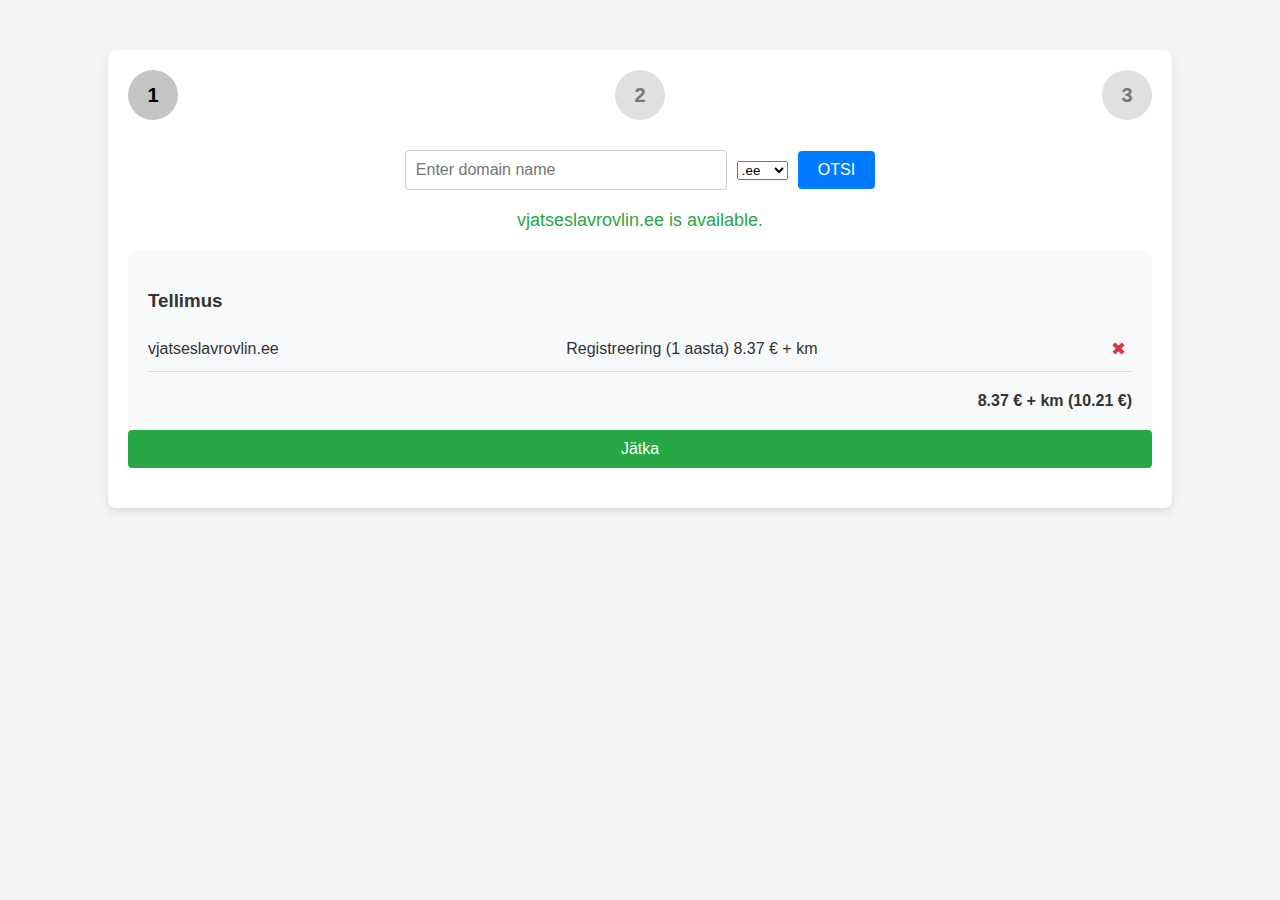
==== step1.html @ c7ba96bc "Add files via upload" ====
<!DOCTYPE html>
<html lang="en">
<head>
  <meta charset="UTF-8">
  <meta name="viewport" content="width=device-width, initial-scale=1.0">
  <title>Domain Search</title>
  <link rel="stylesheet" href="style.css">
</head>
<body>
  <div class="container">
    <div class="steps">
      <div class="step active">1</div>
      <div class="step">2</div>
      <div class="step">3</div>
    </div>

    <div class="domain-search">
      <input type="text" placeholder="Enter domain name" id="domain-input">
      <select>
        <option>.ee</option>
        <option>.com</option>
        <option>.org</option>
      </select>
      <button>OTSI</button>
    </div>

    <div class="domain-status success">
      <p>vjatseslavrovlin.ee is available.</p>
    </div>

    <div class="order-section">
      <div class="order-summary">
        <h3>Tellimus</h3>
        <div class="order-item">
          <span>vjatseslavrovlin.ee</span>
          <span>Registreering (1 aasta) 8.37 € + km</span>
          <button class="cancel-button">✖</button>
        </div>
        <div class="order-total">
          <span>8.37 € + km</span>
          <span>(10.21 €)</span>
        </div>
      </div>
      <a href="step2.html" class="continue-button">Jätka</a>
    </div>
  </div>
</body>
</html>
---- style.css ----
/* Global Styles */
body {
    font-family: Arial, sans-serif;
    margin: 0;
    padding: 0;
    background-color: #f5f5f5;
    color: #333;
    text-align: center;
  }
  
  .container {
    width: 80%;
    max-width: 1200px;
    margin: 50px auto;
    padding: 20px;
    background-color: white;
    box-shadow: 0 4px 10px rgba(0, 0, 0, 0.1);
    border-radius: 8px;
  }
  
  /* Steps Navigation */
  .steps {
    display: flex;
    justify-content: space-between;
    margin-bottom: 30px;
  }
  
  .step {
    width: 50px;
    height: 50px;
    border-radius: 50%;
    background-color: #e0e0e0;
    display: flex;
    align-items: center;
    justify-content: center;
    font-size: 20px;
    font-weight: bold;
    color: #777;
  }
  
  .step.active {
    background-color: #c4c4c4;
    color: black;
  }
  
  /* Domain Search Section */
  .domain-search {
    display: flex;
    justify-content: center;
    align-items: center;
    margin: 20px 0;
    gap: 10px;
  }
  
  .domain-search input {
    width: 300px;
    padding: 10px;
    font-size: 16px;
    border: 1px solid #ccc;
    border-radius: 4px;
  }
  
  .domain-search button {
    padding: 10px 20px;
    font-size: 16px;
    background-color: #007bff;
    color: white;
    border: none;
    border-radius: 4px;
    cursor: pointer;
  }
  
  .domain-search button:hover {
    background-color: #0056b3;
  }
  
  .domain-status {
    margin-top: 20px;
    font-size: 18px;
  }
  
  .domain-status.success {
    color: #28a745;
  }
  
  .domain-status.error {
    color: #dc3545;
  }
  
  /* Order Summary */
  .order-section {
    text-align: left;
    margin: 20px 0;
  }
  
  .order-summary {
    padding: 20px;
    background-color: #f8f9fa;
    border-radius: 8px;
  }
  
  .order-summary h3 {
    margin-bottom: 15px;
  }
  
  .order-item {
    display: flex;
    justify-content: space-between;
    align-items: center;
    padding: 10px 0;
    border-bottom: 1px solid #ddd;
  }
  
  .order-item:last-child {
    border-bottom: none;
  }
  
  .cancel-button {
    background: none;
    border: none;
    color: #dc3545;
    font-size: 18px;
    cursor: pointer;
  }
  
  .order-total {
    margin-top: 20px;
    font-weight: bold;
    text-align: right;
  }
  
  /* Buttons */
  .continue-button {
    width: 100%;
    padding: 10px 0;
    font-size: 16px;
    background-color: #28a745;
    color: white;
    text-align: center;
    text-decoration: none;
    border-radius: 4px;
    display: inline-block;
  }
  
  .continue-button:hover {
    background-color: #218838;
  }
  
  /* Form Section */
  .form-section {
    display: grid;
    gap: 15px;
    margin: 20px auto;
    max-width: 400px;
    text-align: left;
  }
  
  .form-section label {
    font-weight: bold;
    margin-bottom: 5px;
  }
  
  .form-section input, .form-section select {
    width: 100%;
    padding: 10px;
    font-size: 16px;
    border: 1px solid #ccc;
    border-radius: 4px;
  }
  
  .form-section button {
    width: 100%;
    padding: 10px;
    font-size: 16px;
    background-color: #007bff;
    color: white;
    border: none;
    border-radius: 4px;
    cursor: pointer;
  }
  
  .form-section button:hover {
    background-color: #0056b3;
  }
  
  /* Thank You Section */
  .thank-you-section h1 {
    font-size: 32px;
    margin-bottom: 20px;
  }
  
  .thank-you-section p {
    font-size: 18px;
    line-height: 1.6;
    margin: 10px 0;
  }
  
  .download-link {
    display: inline-block;
    margin-top: 20px;
    font-size: 18px;
    color: #007bff;
    text-decoration: none;
  }
  
  .download-link:hover {
    text-decoration: underline;
  }
  
  .return-link {
    font-size: 14px;
    margin-top: 20px;
    color: #777;
  }
  
  /* Mobile Responsiveness */
  @media (max-width: 768px) {
    .domain-search {
      flex-direction: column;
    }
  
    .domain-search input {
      width: 100%;
    }
  
    .steps {
      justify-content: space-around;
    }
  
    .container {
      width: 95%;
    }
  }
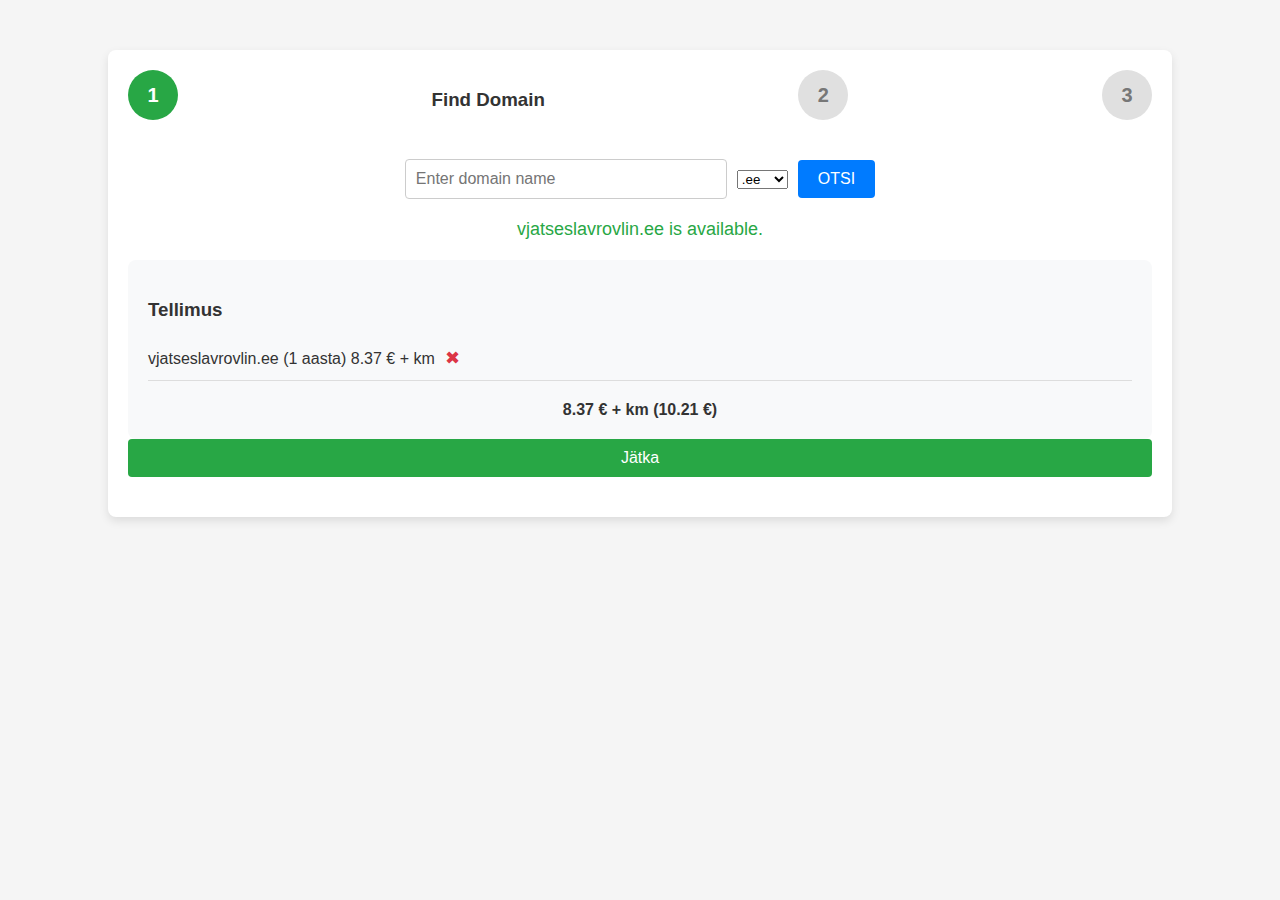
==== commit 6b9a080d: "update" ====
--- a/step1.html
+++ b/step1.html
@@ -10,6 +10,7 @@
   <div class="container">
     <div class="steps">
       <div class="step active">1</div>
+      <h3> Find Domain</h3>
       <div class="step">2</div>
       <div class="step">3</div>
     </div>
@@ -33,7 +34,7 @@
         <h3>Tellimus</h3>
         <div class="order-item">
           <span>vjatseslavrovlin.ee</span>
-          <span>Registreering (1 aasta) 8.37 € + km</span>
+          <span> (1 aasta) 8.37 € + km</span>
           <button class="cancel-button">✖</button>
         </div>
         <div class="order-total">
--- a/style.css
+++ b/style.css
@@ -1,234 +1,245 @@
 /* Global Styles */
 body {
-    font-family: Arial, sans-serif;
-    margin: 0;
-    padding: 0;
-    background-color: #f5f5f5;
-    color: #333;
-    text-align: center;
-  }
-  
+  font-family: Arial, sans-serif;
+  margin: 0;
+  padding: 0;
+  background-color: #f5f5f5;
+  color: #333;
+  text-align: center;
+}
+
+.container {
+  width: 80%;
+  max-width: 1200px;
+  margin: 50px auto;
+  padding: 20px;
+  background-color: white;
+  box-shadow: 0 4px 10px rgba(0, 0, 0, 0.1);
+  border-radius: 8px;
+}
+
+/* Steps Navigation */
+.steps {
+  display: flex;
+  justify-content: space-between;
+  margin-bottom: 30px;
+}
+
+.step {
+  width: 50px;
+  height: 50px;
+  border-radius: 50%;
+  background-color: #e0e0e0;
+  display: flex;
+  align-items: center;
+  justify-content: center;
+  font-size: 20px;
+  font-weight: bold;
+  color: #777;
+}
+
+.step.active {
+  background-color: #28a745; /* Updated active color */
+  color: white;
+}
+
+/* Domain Search Section */
+.domain-search {
+  display: flex;
+  justify-content: center;
+  align-items: center;
+  margin: 20px 0;
+  gap: 10px;
+}
+
+.domain-search input {
+  width: 300px;
+  padding: 10px;
+  font-size: 16px;
+  border: 1px solid #ccc;
+  border-radius: 4px;
+}
+
+.domain-search button {
+  padding: 10px 20px;
+  font-size: 16px;
+  background-color: #007bff;
+  color: white;
+  border: none;
+  border-radius: 4px;
+  cursor: pointer;
+}
+
+.domain-search button:hover {
+  background-color: #0056b3;
+}
+
+.domain-status {
+  margin-top: 20px;
+  font-size: 18px;
+}
+
+.domain-status.success {
+  color: #28a745;
+}
+
+.domain-status.error {
+  color: #dc3545;
+}
+
+/* Order Summary */
+.order-section {
+  text-align: left;
+  margin: 20px 0;
+}
+
+.order-summary {
+  padding: 20px;
+  background-color: #f8f9fa;
+  border-radius: 8px;
+}
+
+.order-summary h3 {
+  margin-bottom: 15px;
+}
+
+.order-item {
+  padding: 10px 0;
+  border-bottom: 1px solid #ddd;
+}
+
+.order-item:last-child {
+  border-bottom: none;
+}
+
+.cancel-button {
+  background: none;
+  border: none;
+  color: #dc3545;
+  font-size: 18px;
+  cursor: pointer;
+}
+
+.order-total {
+  margin-top: 20px;
+  font-weight: bold;
+  text-align: center;
+}
+
+/* Buttons */
+.continue-button {
+  width: 100%;
+  padding: 10px 0;
+  font-size: 16px;
+  background-color: #28a745;
+  color: white;
+  text-align: center;
+  text-decoration: none;
+  border-radius: 4px;
+  display: inline-block;
+}
+
+.continue-button:hover {
+  background-color: #218838;
+}
+
+/* Form Section */
+.form-section {
+  display: grid;
+  gap: 15px;
+  margin: 20px auto;
+  max-width: 400px;
+  text-align: left;
+}
+
+.form-section label {
+  font-weight: bold;
+  margin-bottom: 5px;
+}
+
+.form-section input,
+.form-section select {
+  width: 100%;
+  padding: 10px;
+  font-size: 16px;
+  border: 1px solid #ccc;
+  border-radius: 4px;
+}
+
+.form-section button {
+  width: 100%;
+  padding: 10px;
+  font-size: 16px;
+  background-color: #007bff;
+  color: white;
+  border: none;
+  border-radius: 4px;
+  cursor: pointer;
+}
+
+.form-section button:hover {
+  background-color: #0056b3;
+}
+
+/* Thank You Section */
+.thank-you-section h1 {
+  font-size: 32px;
+  margin-bottom: 20px;
+}
+
+.thank-you-section p {
+  font-size: 18px;
+  line-height: 1.6;
+  margin: 10px 0;
+}
+
+.download-link {
+  display: inline-block;
+  margin-top: 20px;
+  font-size: 18px;
+  color: #007bff;
+  text-decoration: none;
+}
+
+.download-link:hover {
+  text-decoration: underline;
+}
+
+.return-link {
+  font-size: 14px;
+  margin-top: 20px;
+  color: #777;
+}
+
+/* Mobile Responsiveness */
+@media (max-width: 768px) {
+  .domain-search {
+      flex-direction: column;
+  }
+
+  .domain-search input {
+      width: 100%;
+  }
+
+  .steps {
+      justify-content: space-around;
+  }
+
   .container {
-    width: 80%;
-    max-width: 1200px;
-    margin: 50px auto;
-    padding: 20px;
-    background-color: white;
-    box-shadow: 0 4px 10px rgba(0, 0, 0, 0.1);
-    border-radius: 8px;
-  }
-  
-  /* Steps Navigation */
-  .steps {
-    display: flex;
-    justify-content: space-between;
-    margin-bottom: 30px;
-  }
-  
-  .step {
-    width: 50px;
-    height: 50px;
-    border-radius: 50%;
-    background-color: #e0e0e0;
-    display: flex;
-    align-items: center;
-    justify-content: center;
-    font-size: 20px;
-    font-weight: bold;
-    color: #777;
-  }
-  
-  .step.active {
-    background-color: #c4c4c4;
-    color: black;
-  }
-  
-  /* Domain Search Section */
-  .domain-search {
-    display: flex;
-    justify-content: center;
-    align-items: center;
-    margin: 20px 0;
-    gap: 10px;
-  }
-  
-  .domain-search input {
-    width: 300px;
-    padding: 10px;
-    font-size: 16px;
-    border: 1px solid #ccc;
-    border-radius: 4px;
-  }
-  
-  .domain-search button {
-    padding: 10px 20px;
-    font-size: 16px;
-    background-color: #007bff;
-    color: white;
-    border: none;
-    border-radius: 4px;
-    cursor: pointer;
-  }
-  
-  .domain-search button:hover {
-    background-color: #0056b3;
-  }
-  
-  .domain-status {
-    margin-top: 20px;
-    font-size: 18px;
-  }
-  
-  .domain-status.success {
-    color: #28a745;
-  }
-  
-  .domain-status.error {
-    color: #dc3545;
-  }
-  
-  /* Order Summary */
-  .order-section {
-    text-align: left;
-    margin: 20px 0;
-  }
-  
-  .order-summary {
-    padding: 20px;
-    background-color: #f8f9fa;
-    border-radius: 8px;
-  }
-  
-  .order-summary h3 {
-    margin-bottom: 15px;
-  }
-  
-  .order-item {
-    display: flex;
-    justify-content: space-between;
-    align-items: center;
-    padding: 10px 0;
-    border-bottom: 1px solid #ddd;
-  }
-  
-  .order-item:last-child {
-    border-bottom: none;
-  }
-  
-  .cancel-button {
-    background: none;
-    border: none;
-    color: #dc3545;
-    font-size: 18px;
-    cursor: pointer;
-  }
-  
-  .order-total {
-    margin-top: 20px;
-    font-weight: bold;
-    text-align: right;
-  }
-  
-  /* Buttons */
+      width: 95%;
+  }
+
+  /* Adjust the form section for smaller screens */
+  .form-section {
+      max-width: 100%;
+  }
+
   .continue-button {
-    width: 100%;
-    padding: 10px 0;
-    font-size: 16px;
-    background-color: #28a745;
-    color: white;
-    text-align: center;
-    text-decoration: none;
-    border-radius: 4px;
-    display: inline-block;
-  }
-  
-  .continue-button:hover {
-    background-color: #218838;
-  }
-  
-  /* Form Section */
-  .form-section {
-    display: grid;
-    gap: 15px;
-    margin: 20px auto;
-    max-width: 400px;
-    text-align: left;
-  }
-  
-  .form-section label {
-    font-weight: bold;
-    margin-bottom: 5px;
-  }
-  
-  .form-section input, .form-section select {
-    width: 100%;
-    padding: 10px;
-    font-size: 16px;
-    border: 1px solid #ccc;
-    border-radius: 4px;
-  }
-  
-  .form-section button {
-    width: 100%;
-    padding: 10px;
-    font-size: 16px;
-    background-color: #007bff;
-    color: white;
-    border: none;
-    border-radius: 4px;
-    cursor: pointer;
-  }
-  
-  .form-section button:hover {
-    background-color: #0056b3;
-  }
-  
-  /* Thank You Section */
-  .thank-you-section h1 {
-    font-size: 32px;
-    margin-bottom: 20px;
-  }
-  
-  .thank-you-section p {
-    font-size: 18px;
-    line-height: 1.6;
-    margin: 10px 0;
-  }
-  
-  .download-link {
-    display: inline-block;
-    margin-top: 20px;
-    font-size: 18px;
-    color: #007bff;
-    text-decoration: none;
-  }
-  
-  .download-link:hover {
-    text-decoration: underline;
-  }
-  
-  .return-link {
-    font-size: 14px;
-    margin-top: 20px;
-    color: #777;
-  }
-  
-  /* Mobile Responsiveness */
-  @media (max-width: 768px) {
-    .domain-search {
-      flex-direction: column;
-    }
-  
-    .domain-search input {
-      width: 100%;
-    }
-  
-    .steps {
-      justify-content: space-around;
-    }
-  
-    .container {
-      width: 95%;
-    }
-  }
-  +      font-size: 14px;
+  }
+}
+
+.tag{
+  color:#28a745;
+  font-weight: bold;
+}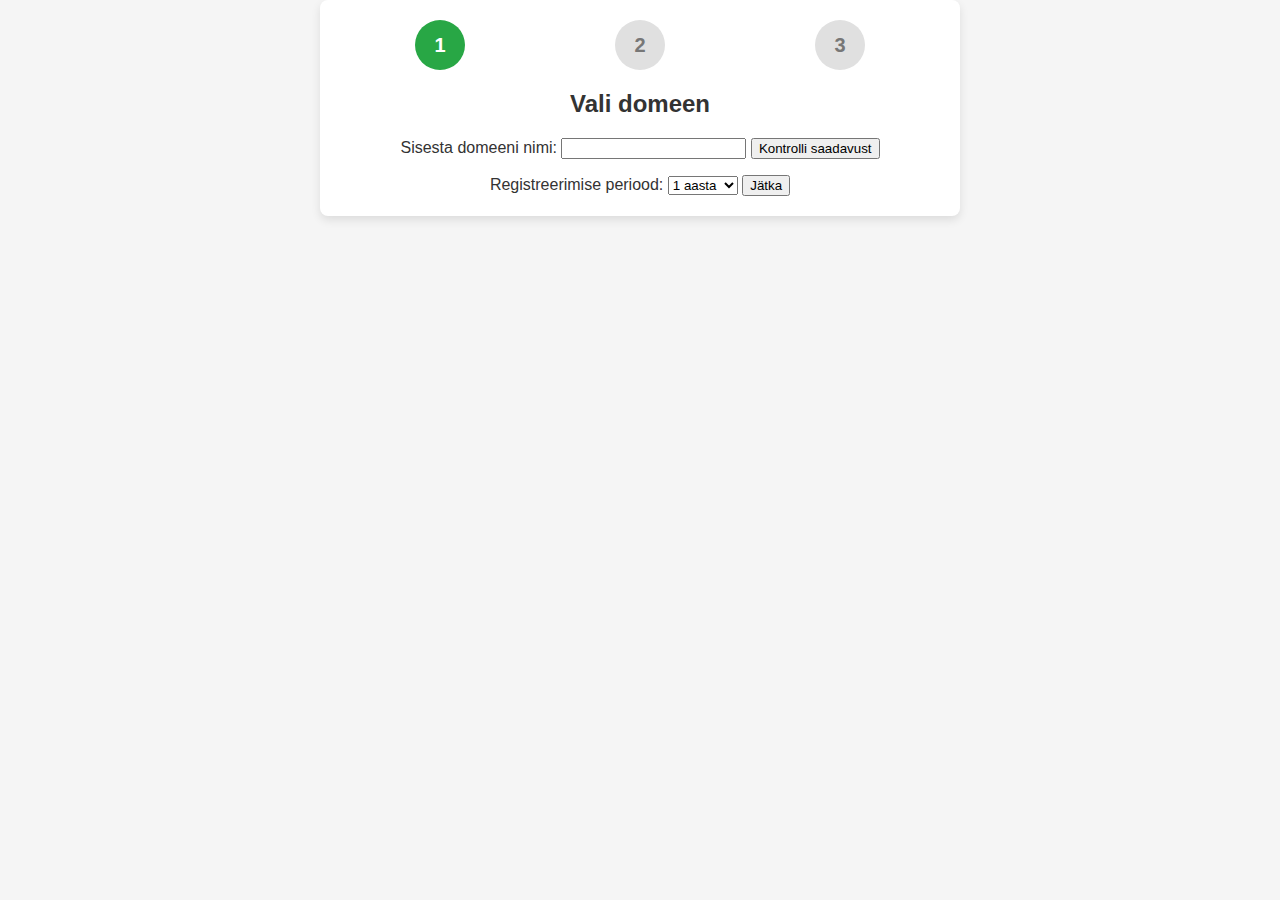
==== commit 3e3a7420: "Looodan et last update" ====
--- a/step1.html
+++ b/step1.html
@@ -1,49 +1,125 @@
 <!DOCTYPE html>
-<html lang="en">
+<html lang="et">
 <head>
-  <meta charset="UTF-8">
-  <meta name="viewport" content="width=device-width, initial-scale=1.0">
-  <title>Domain Search</title>
-  <link rel="stylesheet" href="style.css">
+    <meta charset="UTF-8">
+    <meta name="viewport" content="width=device-width, initial-scale=1.0">
+    <title>1. samm - Domeeni valik</title>
+    <link rel="stylesheet" href="style.css">
+    <script defer src="script.js"></script>
 </head>
 <body>
-  <div class="container">
-    <div class="steps">
-      <div class="step active">1</div>
-      <h3> Find Domain</h3>
-      <div class="step">2</div>
-      <div class="step">3</div>
+    <div class="container">
+        <div class="stepper">
+            <div class="step active">1</div>
+            <div class="step">2</div>
+            <div class="step">3</div>
+        </div>
+        <h2>Vali domeen</h2>
+        <form id="domainForm">
+            <label for="domain">Sisesta domeeni nimi:</label>
+            <input type="text" id="domain" name="domain" required>
+            <button type="button" onclick="checkDomain()">Kontrolli saadavust</button>
+            <p id="domainResult"></p>
+
+            <label for="period">Registreerimise periood:</label>
+            <select id="period" name="period" onchange="updateOrderDetails()">
+                <option value="1">1 aasta</option>
+                <option value="2">2 aastat</option>
+                <option value="3">3 aastat</option>
+            </select>
+
+            <button type="submit">Jätka</button>
+        </form>
     </div>
 
-    <div class="domain-search">
-      <input type="text" placeholder="Enter domain name" id="domain-input">
-      <select>
-        <option>.ee</option>
-        <option>.com</option>
-        <option>.org</option>
-      </select>
-      <button>OTSI</button>
-    </div>
+    <script>
+        function checkDomain() {
+            const domainName = document.getElementById('domain').value;
+            const domainResult = document.getElementById('domainResult');
+            
+            if (domainName) {
+                domainResult.textContent = `${domainName} on saadaval!`; // Simple message, you can implement real domain check
+                domainResult.style.color = "green";
+            } else {
+                domainResult.textContent = "Sisesta domeeni nimi!";
+                domainResult.style.color = "red";
+            }
+        }
 
-    <div class="domain-status success">
-      <p>vjatseslavrovlin.ee is available.</p>
-    </div>
+        // Function to update the order summary dynamically
+        function updateOrderDetails() {
+            const period = document.getElementById('period').value;
+            const domainName = document.getElementById('domain').value || 'saadaval.ee.ee';  // Default if no domain is entered
+            
+            let periodText = '';
+            let price = 8.37;  // Base price for 1 year
+            let totalPrice = 10.21; // Example total for 1 year
 
-    <div class="order-section">
-      <div class="order-summary">
-        <h3>Tellimus</h3>
-        <div class="order-item">
-          <span>vjatseslavrovlin.ee</span>
-          <span> (1 aasta) 8.37 € + km</span>
-          <button class="cancel-button">✖</button>
-        </div>
-        <div class="order-total">
-          <span>8.37 € + km</span>
-          <span>(10.21 €)</span>
-        </div>
-      </div>
-      <a href="step2.html" class="continue-button">Jätka</a>
-    </div>
-  </div>
+            switch (period) {
+                case '1':
+                    periodText = '(1 aasta)';
+                    price = 8.37;
+                    totalPrice = 10.21;
+                    break;
+                case '2':
+                    periodText = '(2 aastat)';
+                    price = 16.74; // Example price for 2 years
+                    totalPrice = 20.42; // Example total for 2 years
+                    break;
+                case '3':
+                    periodText = '(3 aastat)';
+                    price = 25.11; // Example price for 3 years
+                    totalPrice = 30.33; // Example total for 3 years
+                    break;
+            }
+
+            // Save order details to localStorage
+            localStorage.setItem('domain', domainName);
+            localStorage.setItem('period', periodText);
+            localStorage.setItem('price', price.toFixed(2));
+            localStorage.setItem('totalPrice', totalPrice.toFixed(2));
+        }
+
+        // Event listener for the form submission
+        document.getElementById('domainForm').addEventListener('submit', saveOrderDetails);
+
+        function saveOrderDetails(event) {
+            event.preventDefault(); // Prevents form from submitting and reloading the page
+
+            const period = document.getElementById('period').value;
+            const domainName = document.getElementById('domain').value || 'saadaval.ee.ee'; // Default domain if none entered
+            
+            let periodText = '';
+            let price = 8.37;  // Base price for 1 year
+            let totalPrice = 10.21; // Example total for 1 year
+
+            switch (period) {
+                case '1':
+                    periodText = '(1 aasta)';
+                    price = 8.37;
+                    totalPrice = 10.21;
+                    break;
+                case '2':
+                    periodText = '(2 aastat)';
+                    price = 16.74; // Example price for 2 years
+                    totalPrice = 20.42; // Example total for 2 years
+                    break;
+                case '3':
+                    periodText = '(3 aastat)';
+                    price = 25.11; // Example price for 3 years
+                    totalPrice = 30.33; // Example total for 3 years
+                    break;
+            }
+
+            // Save order details to localStorage
+            localStorage.setItem('domain', domainName);
+            localStorage.setItem('period', periodText);
+            localStorage.setItem('price', price.toFixed(2));
+            localStorage.setItem('totalPrice', totalPrice.toFixed(2));
+
+            // Redirect to step2.html
+            window.location.href = "step2.html";  // Redirect to next step
+        }
+    </script>
 </body>
 </html>
--- a/style.css
+++ b/style.css
@@ -24,6 +24,36 @@
   justify-content: space-between;
   margin-bottom: 30px;
 }
+.container {
+  max-width: 600px;
+  margin: auto;
+  padding: 20px;
+}
+
+.stepper {
+  display: flex;
+  justify-content: space-around;
+  margin-bottom: 20px;
+}
+
+.step {
+  width: 30px;
+  height: 30px;
+  line-height: 30px;
+  border-radius: 50%;
+  background: lightgray;
+  text-align: center;
+}
+
+.step.active {
+  background: blue;
+  color: white;
+}
+
+.step.completed {
+  background: green;
+  color: white;
+}
 
 .step {
   width: 50px;
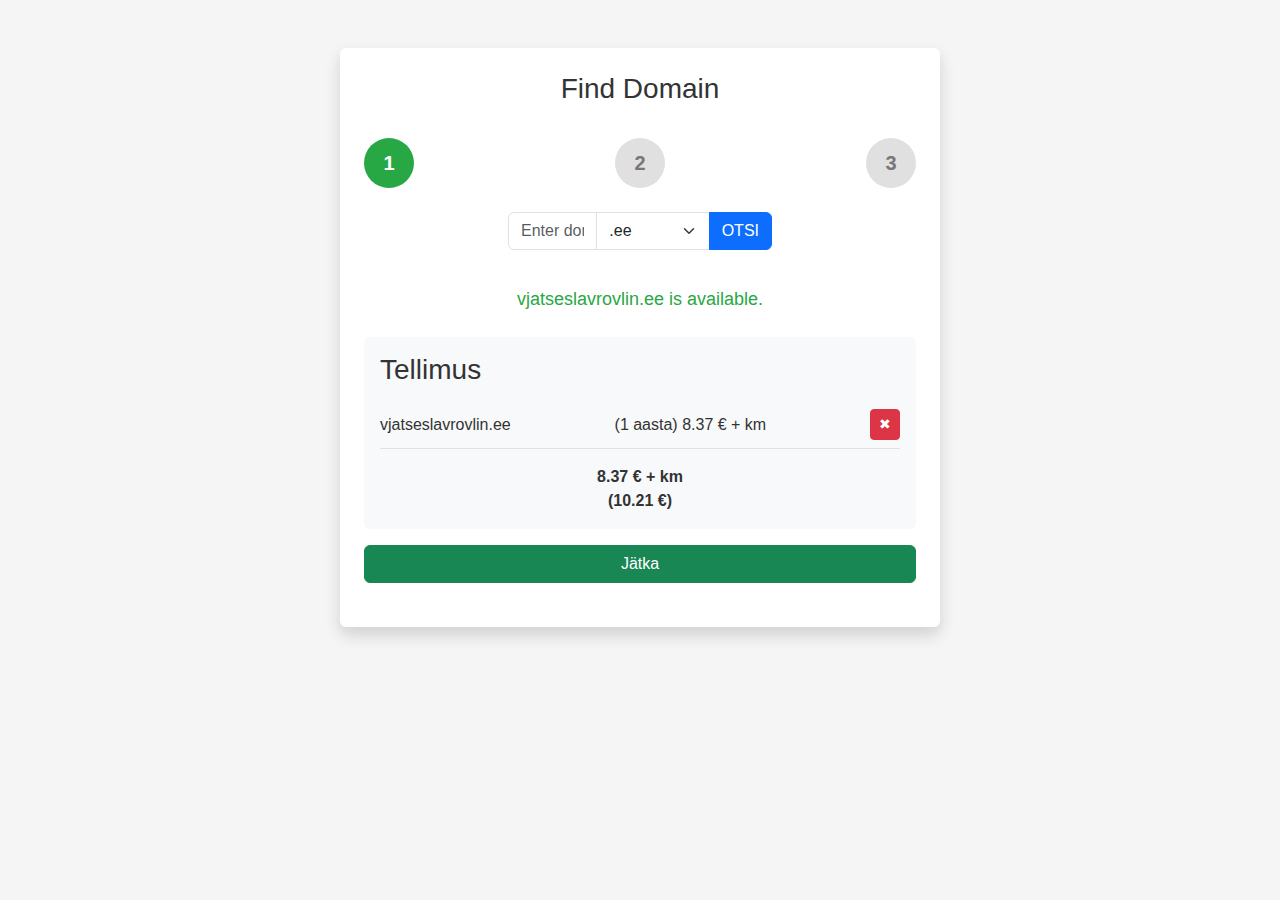
==== commit 835e1610: "Add files via upload" ====
--- a/step1.html
+++ b/step1.html
@@ -1,125 +1,63 @@
 <!DOCTYPE html>
-<html lang="et">
+<html lang="en">
 <head>
-    <meta charset="UTF-8">
-    <meta name="viewport" content="width=device-width, initial-scale=1.0">
-    <title>1. samm - Domeeni valik</title>
-    <link rel="stylesheet" href="style.css">
-    <script defer src="script.js"></script>
+  <meta charset="UTF-8">
+  <meta name="viewport" content="width=device-width, initial-scale=1.0">
+  <title>Domain Search</title>
+  <link href="https://cdn.jsdelivr.net/npm/bootstrap@5.3.0/dist/css/bootstrap.min.css" rel="stylesheet">
+  <link rel="stylesheet" href="style.css">
 </head>
 <body>
-    <div class="container">
-        <div class="stepper">
-            <div class="step active">1</div>
-            <div class="step">2</div>
-            <div class="step">3</div>
-        </div>
-        <h2>Vali domeen</h2>
-        <form id="domainForm">
-            <label for="domain">Sisesta domeeni nimi:</label>
-            <input type="text" id="domain" name="domain" required>
-            <button type="button" onclick="checkDomain()">Kontrolli saadavust</button>
-            <p id="domainResult"></p>
-
-            <label for="period">Registreerimise periood:</label>
-            <select id="period" name="period" onchange="updateOrderDetails()">
-                <option value="1">1 aasta</option>
-                <option value="2">2 aastat</option>
-                <option value="3">3 aastat</option>
-            </select>
-
-            <button type="submit">Jätka</button>
-        </form>
+  <div class="container mt-5 p-4 bg-white shadow rounded">
+    <div class="row mb-4">
+      <div class="col text-center">
+        <h3>Find Domain</h3>
+      </div>
     </div>
 
-    <script>
-        function checkDomain() {
-            const domainName = document.getElementById('domain').value;
-            const domainResult = document.getElementById('domainResult');
-            
-            if (domainName) {
-                domainResult.textContent = `${domainName} on saadaval!`; // Simple message, you can implement real domain check
-                domainResult.style.color = "green";
-            } else {
-                domainResult.textContent = "Sisesta domeeni nimi!";
-                domainResult.style.color = "red";
-            }
-        }
+    <div class="steps d-flex justify-content-between mb-4">
+      <div class="step active">1</div>
+      <div class="step">2</div>
+      <div class="step">3</div>
+    </div>
 
-        // Function to update the order summary dynamically
-        function updateOrderDetails() {
-            const period = document.getElementById('period').value;
-            const domainName = document.getElementById('domain').value || 'saadaval.ee.ee';  // Default if no domain is entered
-            
-            let periodText = '';
-            let price = 8.37;  // Base price for 1 year
-            let totalPrice = 10.21; // Example total for 1 year
+    <div class="row justify-content-center">
+      <div class="col-md-6">
+        <div class="input-group mb-3">
+          <input type="text" class="form-control" placeholder="Enter domain name" id="domain-input">
+          <select class="form-select">
+            <option>.ee</option>
+            <option>.com</option>
+            <option>.org</option>
+          </select>
+          <button class="btn btn-primary">OTSI</button>
+        </div>
+      </div>
+    </div>
 
-            switch (period) {
-                case '1':
-                    periodText = '(1 aasta)';
-                    price = 8.37;
-                    totalPrice = 10.21;
-                    break;
-                case '2':
-                    periodText = '(2 aastat)';
-                    price = 16.74; // Example price for 2 years
-                    totalPrice = 20.42; // Example total for 2 years
-                    break;
-                case '3':
-                    periodText = '(3 aastat)';
-                    price = 25.11; // Example price for 3 years
-                    totalPrice = 30.33; // Example total for 3 years
-                    break;
-            }
+    <div class="text-center domain-status success">
+      <p>vjatseslavrovlin.ee is available.</p>
+    </div>
 
-            // Save order details to localStorage
-            localStorage.setItem('domain', domainName);
-            localStorage.setItem('period', periodText);
-            localStorage.setItem('price', price.toFixed(2));
-            localStorage.setItem('totalPrice', totalPrice.toFixed(2));
-        }
+    <div class="order-section mt-4">
+      <div class="order-summary p-3 bg-light rounded">
+        <h3>Tellimus</h3>
+        <div class="d-flex justify-content-between align-items-center border-bottom py-2">
+          <span>vjatseslavrovlin.ee</span>
+          <span>(1 aasta) 8.37 € + km</span>
+          <button class="btn btn-danger btn-sm">✖</button>
+        </div>
+        <div class="order-total text-center mt-3">
+          <span>8.37 € + km</span> <br>
+          <span class="fw-bold">(10.21 €)</span>
+        </div>
+      </div>
+      <div class="text-center mt-3">
+        <a href="step2.html" class="btn btn-success w-100">Jätka</a>
+      </div>
+    </div>
+  </div>
 
-        // Event listener for the form submission
-        document.getElementById('domainForm').addEventListener('submit', saveOrderDetails);
-
-        function saveOrderDetails(event) {
-            event.preventDefault(); // Prevents form from submitting and reloading the page
-
-            const period = document.getElementById('period').value;
-            const domainName = document.getElementById('domain').value || 'saadaval.ee.ee'; // Default domain if none entered
-            
-            let periodText = '';
-            let price = 8.37;  // Base price for 1 year
-            let totalPrice = 10.21; // Example total for 1 year
-
-            switch (period) {
-                case '1':
-                    periodText = '(1 aasta)';
-                    price = 8.37;
-                    totalPrice = 10.21;
-                    break;
-                case '2':
-                    periodText = '(2 aastat)';
-                    price = 16.74; // Example price for 2 years
-                    totalPrice = 20.42; // Example total for 2 years
-                    break;
-                case '3':
-                    periodText = '(3 aastat)';
-                    price = 25.11; // Example price for 3 years
-                    totalPrice = 30.33; // Example total for 3 years
-                    break;
-            }
-
-            // Save order details to localStorage
-            localStorage.setItem('domain', domainName);
-            localStorage.setItem('period', periodText);
-            localStorage.setItem('price', price.toFixed(2));
-            localStorage.setItem('totalPrice', totalPrice.toFixed(2));
-
-            // Redirect to step2.html
-            window.location.href = "step2.html";  // Redirect to next step
-        }
-    </script>
+  <script src="https://cdn.jsdelivr.net/npm/bootstrap@5.3.0/dist/js/bootstrap.bundle.min.js"></script>
 </body>
 </html>
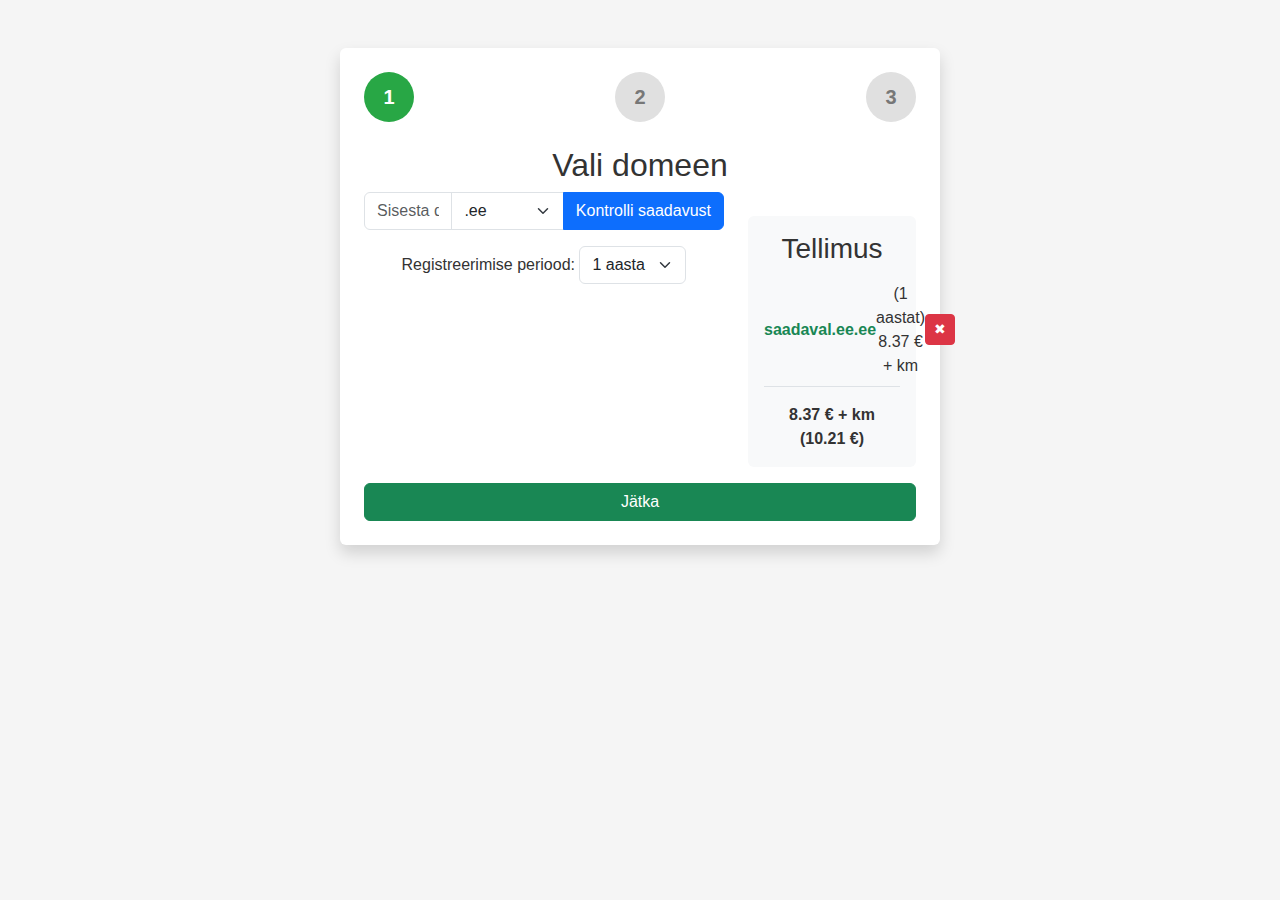
==== commit 9528ec0c: "update 20.02.25" ====
--- a/step1.html
+++ b/step1.html
@@ -1,63 +1,129 @@
 <!DOCTYPE html>
-<html lang="en">
+<html lang="et">
 <head>
-  <meta charset="UTF-8">
-  <meta name="viewport" content="width=device-width, initial-scale=1.0">
-  <title>Domain Search</title>
-  <link href="https://cdn.jsdelivr.net/npm/bootstrap@5.3.0/dist/css/bootstrap.min.css" rel="stylesheet">
-  <link rel="stylesheet" href="style.css">
+    <meta charset="UTF-8">
+    <meta name="viewport" content="width=device-width, initial-scale=1.0">
+    <title>1. samm - Domeeni valik</title>
+    <link href="https://cdn.jsdelivr.net/npm/bootstrap@5.3.0/dist/css/bootstrap.min.css" rel="stylesheet">
+    <link rel="stylesheet" href="style.css">
 </head>
 <body>
-  <div class="container mt-5 p-4 bg-white shadow rounded">
-    <div class="row mb-4">
-      <div class="col text-center">
-        <h3>Find Domain</h3>
-      </div>
+    <div class="container mt-5 p-4 bg-white shadow rounded">
+        <div class="stepper d-flex justify-content-between mb-4">
+            <div class="step active">1</div>
+            <div class="step">2</div>
+            <div class="step">3</div>
+        </div>
+        <h2 class="text-center">Vali domeen</h2>
+        
+        <form id="domainForm" class="text-center">
+            <div class="row">
+                <div class="col-md-8">
+                    <div class="input-group mb-3">
+                        <input type="text" class="form-control" id="domain" placeholder="Sisesta domeeni nimi" required>
+                        <select class="form-select" id="domainExtension">
+                            <option>.ee</option>
+                            <option>.com</option>
+                            <option>.org</option>
+                        </select>
+                        <button type="button" class="btn btn-primary" onclick="checkDomain()">Kontrolli saadavust</button>
+                    </div>
+                    <p id="domainResult" class="text-success"></p>
+
+                    <label for="period">Registreerimise periood:</label>
+                    <select id="period" class="form-select w-auto d-inline" onchange="updateOrderSummary()">
+                        <option value="1">1 aasta</option>
+                        <option value="2">2 aastat</option>
+                        <option value="3">3 aastat</option>
+                    </select>
+                </div>
+
+                <!-- Right Order Summary Section -->
+                <div class="col-md-4 d-flex flex-column align-items-center order-md-last mt-3 mt-md-0">
+                    <div class="mt-4 p-3 bg-light rounded text-center w-100">
+                        <h3>Tellimus</h3>
+                        <div class="d-flex justify-content-between align-items-center border-bottom py-2">
+                            <span class="fw-bold text-success" id="order-item-name">saadaval.ee.ee</span>
+                            <span id="order-item-duration">(1 aasta) 8.37 € + km</span>
+                            <button class="btn btn-danger btn-sm" onclick="removeItem()">✖</button>
+                        </div>
+
+                        <div class="order-total text-center mt-3">
+                            <span id="order-total-price">8.37 € + km</span> <br>
+                            <span class="fw-bold" id="order-total-including">(10.21 €)</span>
+                        </div>
+                    </div>
+                </div>
+            </div>
+
+            <!-- Submit Button -->
+            <button type="button" class="btn btn-success w-100 mt-3" onclick="goToStep2()">Jätka</button>
+        </form>
     </div>
 
-    <div class="steps d-flex justify-content-between mb-4">
-      <div class="step active">1</div>
-      <div class="step">2</div>
-      <div class="step">3</div>
-    </div>
+    <!-- JavaScript -->
+    <script>
+        // Обновление данных в разделе "Order Summary"
+        function updateOrderSummary() {
+            const domainName = document.getElementById('domain').value || 'saadaval.ee';
+            const domainExt = document.getElementById('domainExtension').value;
+            const period = document.getElementById('period').value;
+            const pricePerYear = 8.37; // Цена за 1 год
 
-    <div class="row justify-content-center">
-      <div class="col-md-6">
-        <div class="input-group mb-3">
-          <input type="text" class="form-control" placeholder="Enter domain name" id="domain-input">
-          <select class="form-select">
-            <option>.ee</option>
-            <option>.com</option>
-            <option>.org</option>
-          </select>
-          <button class="btn btn-primary">OTSI</button>
-        </div>
-      </div>
-    </div>
+            // Расчет цены в зависимости от выбранного периода
+            const price = pricePerYear * period;
+            const totalPrice = price * 1.22; // Добавляем НДС 22%
 
-    <div class="text-center domain-status success">
-      <p>vjatseslavrovlin.ee is available.</p>
-    </div>
+            // Обновляем данные в разделе "Order Summary"
+            document.getElementById('order-item-name').textContent = domainName + domainExt;
+            document.getElementById('order-item-duration').textContent = `(${period} aastat) ${price.toFixed(2)} € + km`;
+            document.getElementById('order-total-price').textContent = `${price.toFixed(2)} € + km`;
+            document.getElementById('order-total-including').textContent = `(${totalPrice.toFixed(2)} €)`;
+        }
 
-    <div class="order-section mt-4">
-      <div class="order-summary p-3 bg-light rounded">
-        <h3>Tellimus</h3>
-        <div class="d-flex justify-content-between align-items-center border-bottom py-2">
-          <span>vjatseslavrovlin.ee</span>
-          <span>(1 aasta) 8.37 € + km</span>
-          <button class="btn btn-danger btn-sm">✖</button>
-        </div>
-        <div class="order-total text-center mt-3">
-          <span>8.37 € + km</span> <br>
-          <span class="fw-bold">(10.21 €)</span>
-        </div>
-      </div>
-      <div class="text-center mt-3">
-        <a href="step2.html" class="btn btn-success w-100">Jätka</a>
-      </div>
-    </div>
-  </div>
+        // Обработчик для кнопки "Kontrolli saadavust"
+        function checkDomain() {
+            const domainName = document.getElementById('domain').value;
+            const domainExt = document.getElementById('domainExtension').value;
+            const domainResult = document.getElementById('domainResult');
+            
+            if (domainName) {
+                domainResult.textContent = `${domainName}${domainExt} on saadaval!`;
+                domainResult.style.color = "green";
+            } else {
+                domainResult.textContent = "Sisesta domeeni nimi!";
+                domainResult.style.color = "red";
+            }
+        }
 
-  <script src="https://cdn.jsdelivr.net/npm/bootstrap@5.3.0/dist/js/bootstrap.bundle.min.js"></script>
+        // Слушаем изменения в форме
+        document.getElementById('domain').addEventListener('input', updateOrderSummary);
+        document.getElementById('domainExtension').addEventListener('change', updateOrderSummary);
+        document.getElementById('period').addEventListener('change', updateOrderSummary);
+
+        // Инициализация при загрузке страницы
+        updateOrderSummary();
+
+        // Функция для удаления элемента (для кнопки ✖)
+        function removeItem() {
+            document.getElementById('order-item-name').textContent = '-';
+            document.getElementById('order-item-duration').textContent = '(1 aasta) 8.37 € + km';
+            document.getElementById('order-total-price').textContent = '8.37 € + km';
+            document.getElementById('order-total-including').textContent = '(10.21 €)';
+        }
+
+        // Функция для перехода на step2.html с сохранением данных в localStorage
+        function goToStep2() {
+            // Сохранение данных в localStorage
+            localStorage.setItem('domain', document.getElementById('domain').value);
+            localStorage.setItem('period', document.getElementById('period').value);
+            localStorage.setItem('price', (8.37 * document.getElementById('period').value).toFixed(2));
+            const totalPrice = (8.37 * document.getElementById('period').value * 1.22).toFixed(2);
+            localStorage.setItem('totalPrice', totalPrice);
+
+            // Переход на step2.html
+            window.location.href = 'step2.html';
+        }
+    </script>
 </body>
 </html>
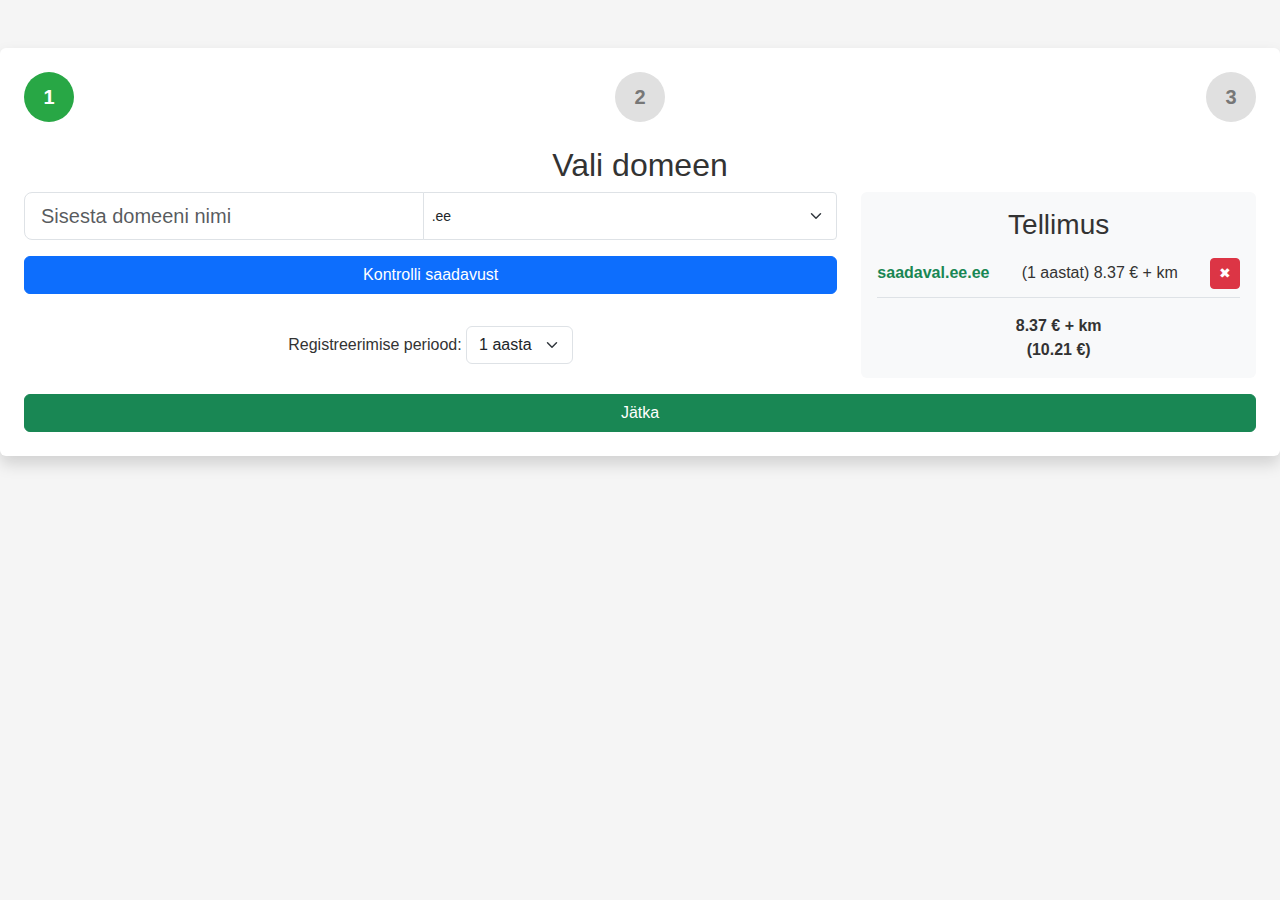
==== commit 1d8e2a89: "20.2.25" ====
--- a/step1.html
+++ b/step1.html
@@ -8,7 +8,7 @@
     <link rel="stylesheet" href="style.css">
 </head>
 <body>
-    <div class="container mt-5 p-4 bg-white shadow rounded">
+    <div class="container-fluid mt-5 p-4 bg-white shadow rounded">
         <div class="stepper d-flex justify-content-between mb-4">
             <div class="step active">1</div>
             <div class="step">2</div>
@@ -18,16 +18,17 @@
         
         <form id="domainForm" class="text-center">
             <div class="row">
-                <div class="col-md-8">
-                    <div class="input-group mb-3">
-                        <input type="text" class="form-control" id="domain" placeholder="Sisesta domeeni nimi" required>
-                        <select class="form-select" id="domainExtension">
-                            <option>.ee</option>
-                            <option>.com</option>
-                            <option>.org</option>
-                        </select>
-                        <button type="button" class="btn btn-primary" onclick="checkDomain()">Kontrolli saadavust</button>
-                    </div>
+                <div class="col-12 col-md-8">
+                  <div class="input-group mb-3">
+                    <input type="text" class="form-control form-control-lg flex-grow-1" id="domain" placeholder="Sisesta domeeni nimi" required>
+                    <select class="form-select form-select-sm w-auto px-2 flex-shrink-0" id="domainExtension">
+                        <option>.ee</option>
+                        <option>.com</option>
+                        <option>.org</option>
+                    </select>
+                </div>
+                
+                    <button type="button" class="btn btn-primary w-100 mb-3" onclick="checkDomain()">Kontrolli saadavust</button>
                     <p id="domainResult" class="text-success"></p>
 
                     <label for="period">Registreerimise periood:</label>
@@ -38,9 +39,9 @@
                     </select>
                 </div>
 
-                <!-- Right Order Summary Section -->
-                <div class="col-md-4 d-flex flex-column align-items-center order-md-last mt-3 mt-md-0">
-                    <div class="mt-4 p-3 bg-light rounded text-center w-100">
+                <!-- Order Summary Section -->
+                <div class="col-12 col-md-4 mt-3 mt-md-0">
+                    <div class="p-3 bg-light rounded text-center">
                         <h3>Tellimus</h3>
                         <div class="d-flex justify-content-between align-items-center border-bottom py-2">
                             <span class="fw-bold text-success" id="order-item-name">saadaval.ee.ee</span>
@@ -61,27 +62,22 @@
         </form>
     </div>
 
-    <!-- JavaScript -->
     <script>
-        // Обновление данных в разделе "Order Summary"
         function updateOrderSummary() {
             const domainName = document.getElementById('domain').value || 'saadaval.ee';
             const domainExt = document.getElementById('domainExtension').value;
             const period = document.getElementById('period').value;
-            const pricePerYear = 8.37; // Цена за 1 год
+            const pricePerYear = 8.37;
 
-            // Расчет цены в зависимости от выбранного периода
             const price = pricePerYear * period;
-            const totalPrice = price * 1.22; // Добавляем НДС 22%
+            const totalPrice = price * 1.22;
 
-            // Обновляем данные в разделе "Order Summary"
             document.getElementById('order-item-name').textContent = domainName + domainExt;
             document.getElementById('order-item-duration').textContent = `(${period} aastat) ${price.toFixed(2)} € + km`;
             document.getElementById('order-total-price').textContent = `${price.toFixed(2)} € + km`;
             document.getElementById('order-total-including').textContent = `(${totalPrice.toFixed(2)} €)`;
         }
 
-        // Обработчик для кнопки "Kontrolli saadavust"
         function checkDomain() {
             const domainName = document.getElementById('domain').value;
             const domainExt = document.getElementById('domainExtension').value;
@@ -96,15 +92,12 @@
             }
         }
 
-        // Слушаем изменения в форме
         document.getElementById('domain').addEventListener('input', updateOrderSummary);
         document.getElementById('domainExtension').addEventListener('change', updateOrderSummary);
         document.getElementById('period').addEventListener('change', updateOrderSummary);
 
-        // Инициализация при загрузке страницы
         updateOrderSummary();
 
-        // Функция для удаления элемента (для кнопки ✖)
         function removeItem() {
             document.getElementById('order-item-name').textContent = '-';
             document.getElementById('order-item-duration').textContent = '(1 aasta) 8.37 € + km';
@@ -112,16 +105,13 @@
             document.getElementById('order-total-including').textContent = '(10.21 €)';
         }
 
-        // Функция для перехода на step2.html с сохранением данных в localStorage
         function goToStep2() {
-            // Сохранение данных в localStorage
             localStorage.setItem('domain', document.getElementById('domain').value);
             localStorage.setItem('period', document.getElementById('period').value);
             localStorage.setItem('price', (8.37 * document.getElementById('period').value).toFixed(2));
             const totalPrice = (8.37 * document.getElementById('period').value * 1.22).toFixed(2);
             localStorage.setItem('totalPrice', totalPrice);
 
-            // Переход на step2.html
             window.location.href = 'step2.html';
         }
     </script>
